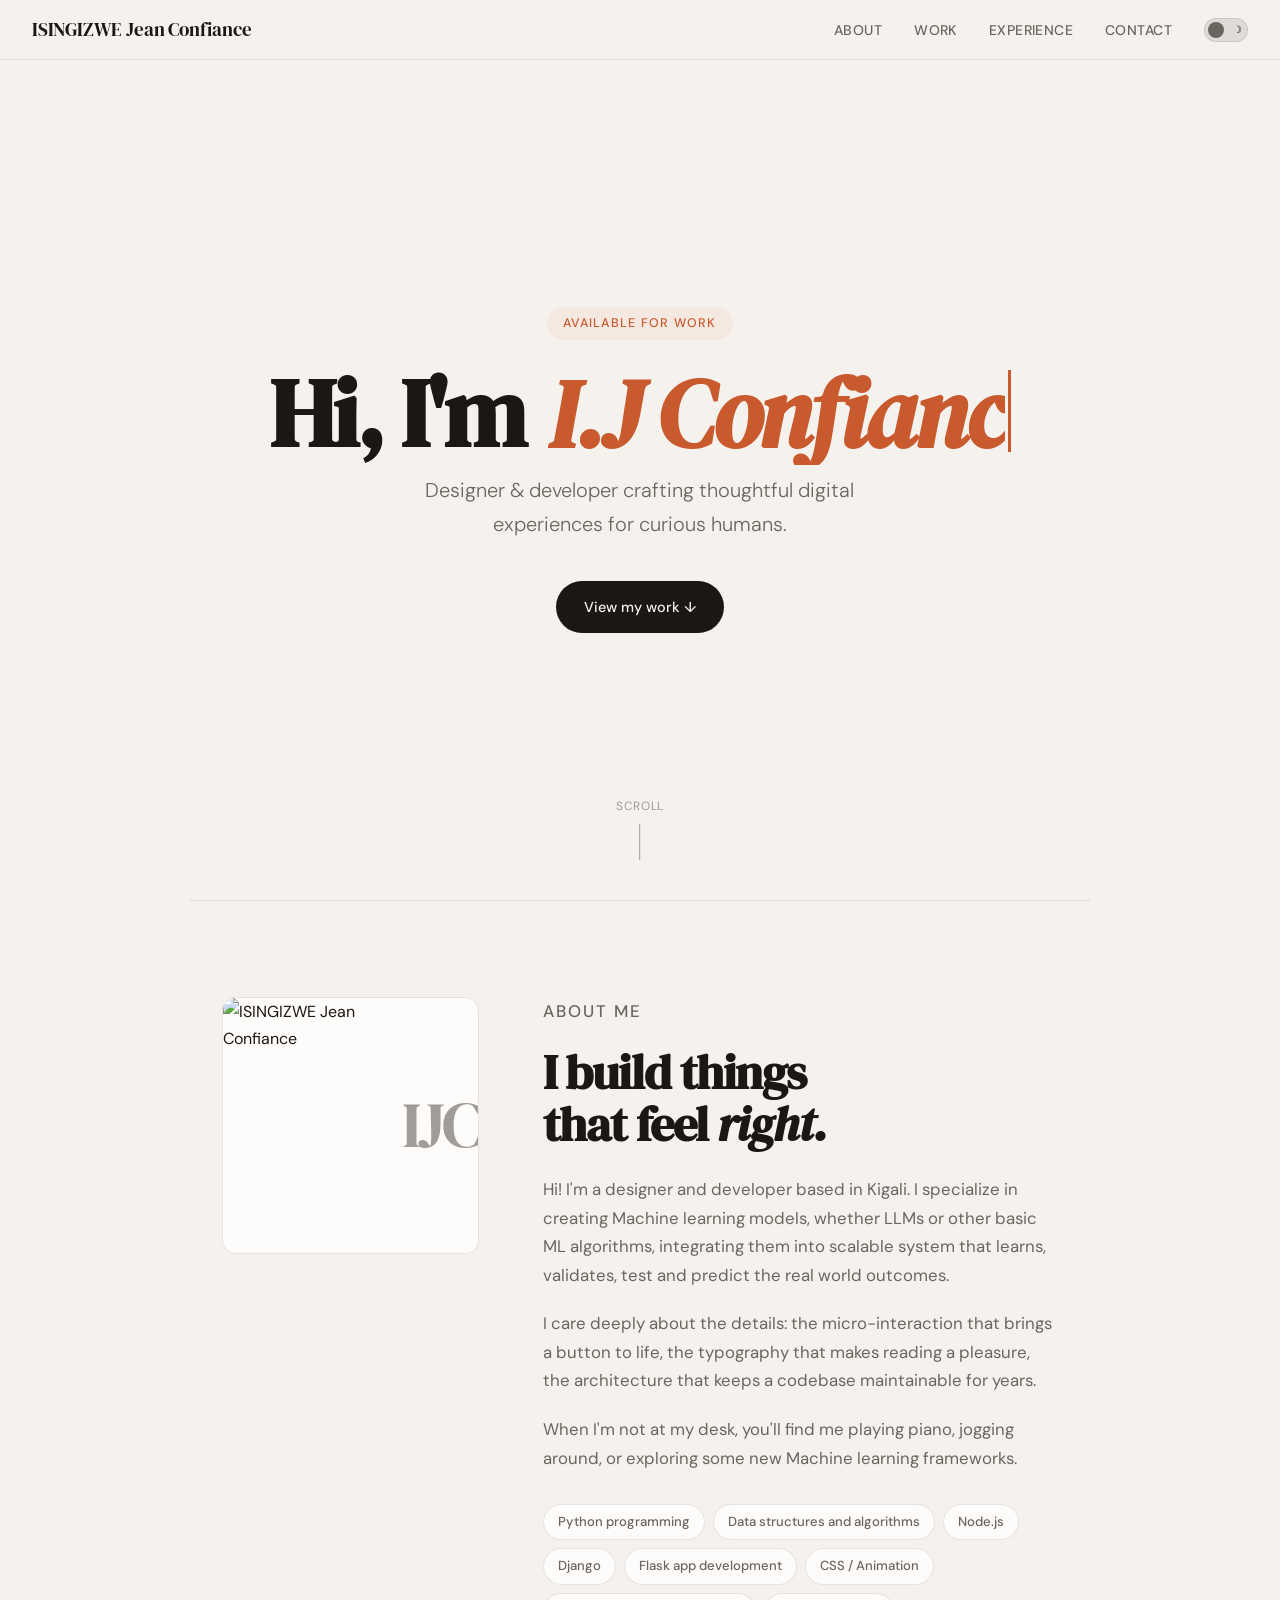
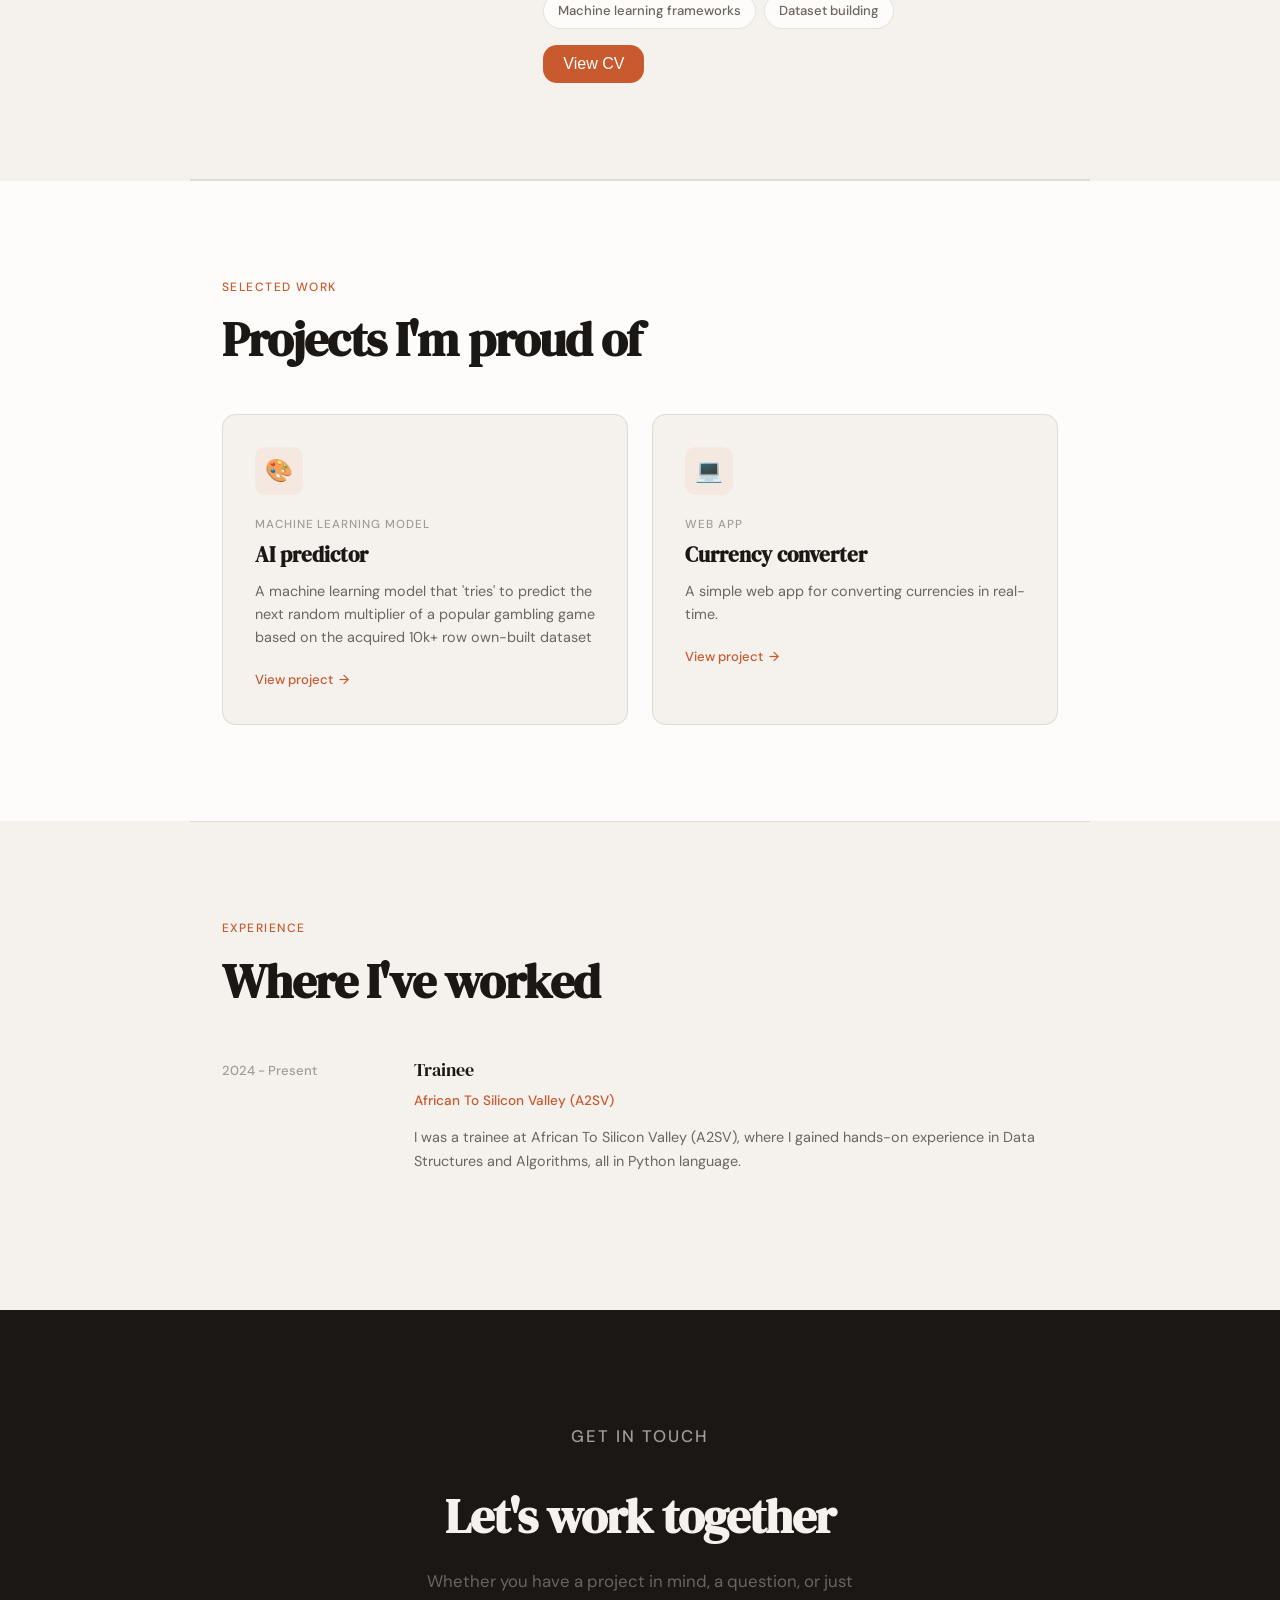
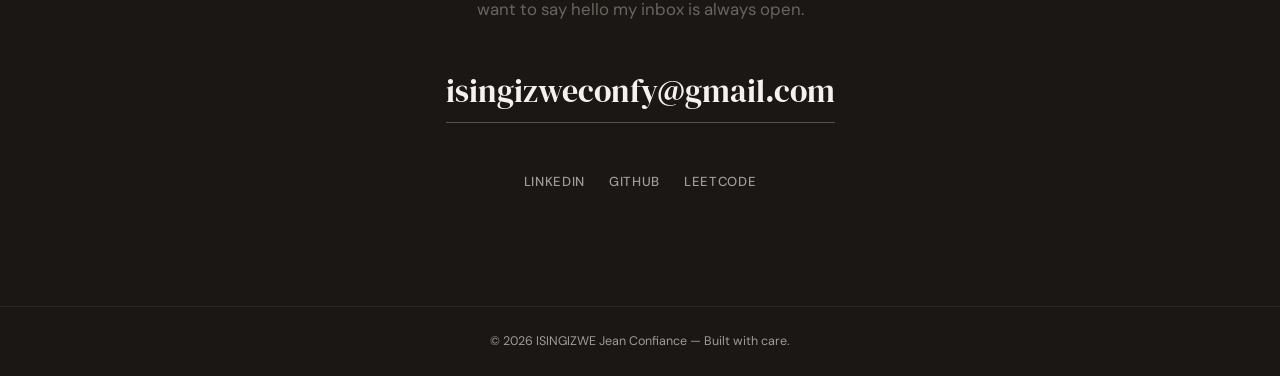
==== index.html @ cd715130 "Added portfolio files" ====
<!DOCTYPE html>
<html lang="en">
<head>
  <meta charset="UTF-8" />
  <meta name="viewport" content="width=device-width, initial-scale=1.0" />
  <title>ISINGIZWE Jean Confiance — Portfolio</title>
  <link rel="preconnect" href="https://fonts.googleapis.com" />
  <link rel="preconnect" href="https://fonts.gstatic.com" crossorigin />
  <link href="https://fonts.googleapis.com/css2?family=DM+Serif+Display:ital@0;1&family=DM+Sans:wght@300;400;500&display=swap" rel="stylesheet" />
  <link rel="stylesheet" href="style.css" />
</head>
<body>

  <!-- ══════════════════════════════════════
       NAV
  ══════════════════════════════════════ -->
  <nav>
    <a class="nav-logo" href="#hero">ISINGIZWE Jean Confiance</a>

    <div class="nav-right">
      <ul class="nav-links">
        <li><a href="#about">About</a></li>
        <li><a href="#work">Work</a></li>
        <li><a href="#experience">Experience</a></li>
        <li><a href="#contact">Contact</a></li>
      </ul>

      <!-- Dark / Light toggle -->
      <button class="theme-toggle" id="theme-toggle" aria-label="Switch theme">
        <span class="toggle-icon sun">☀</span>
        <span class="toggle-icon moon">☽</span>
        <span class="toggle-thumb"></span>
      </button>
    </div>
  </nav>


  <!-- ══════════════════════════════════════
       HERO
  ══════════════════════════════════════ -->
  <section id="hero">
    <div>
      <div class="hero-badge">Available for work</div>

      <!-- Typewriter heading -->
      <h1 class="hero-name">
        <span class="static-word">Hi,&nbsp;I'm</span>
        <span class="typewriter-wrap">
          <span class="typewriter-text" id="typewriter-text"></span>
          <span class="typewriter-cursor" aria-hidden="true"></span>
        </span>
      </h1>

      <p class="hero-tagline">
        Designer &amp; developer crafting thoughtful digital experiences for curious humans.
      </p>
      <a href="#work" class="hero-cta">View my work ↓</a>
    </div>

    <a href="#about" class="hero-scroll">Scroll</a>
  </section>

  <hr class="divider" />


  <!-- ══════════════════════════════════════
       ABOUT
  ══════════════════════════════════════ -->
  <section id="about">
    <div class="about-grid fade-in">
      <div class="about-avatar">
        <div class="avatar-placeholder">
          <img src="Jean Confiance_Photo.jpeg" alt="ISINGIZWE Jean Confiance" style="width:100%;height:100%;object-fit:cover;">
          <span class="avatar-initials">IJC</span>
        </div>
      </div>

      <div class="about-body">
        <p class="section-label">About me</p>
        <h2 class="section-title">I build things<br />that feel <em>right.</em></h2>
        <p>Hi! I'm a designer and developer based in Kigali. I specialize in creating Machine learning models, whether LLMs or other basic ML algorithms, integrating them into scalable system that learns, validates, test and predict the real world outcomes.</p>
        <p>I care deeply about the details: the micro-interaction that brings a button to life, the typography that makes reading a pleasure, the architecture that keeps a codebase maintainable for years.</p>
        <p>When I'm not at my desk, you'll find me playing piano, jogging around, or exploring some new Machine learning frameworks.</p>
        <div class="skills-row">
          <span class="skill-tag">Python programming</span>
          <span class="skill-tag">Data structures and algorithms</span>
          <span class="skill-tag">Node.js</span>
          <span class="skill-tag">Django</span>
          <span class="skill-tag">Flask app development</span>
          <span class="skill-tag">CSS / Animation</span>
          <span class="skill-tag">Machine learning frameworks</span>
          <span class="skill-tag">Dataset building</span>
          
        </div>
        <div class="cv-button-container">
          <button id="cv-button" class="cv-button">View CV</button>
        </div>
      </div>
    </div>
  </section>

  <hr class="divider" />

  <section id="cv" class="cv-section hidden">
    <div class="inner fade-in">
      <p class="section-label">Curriculum Vitae</p>
      <h2 class="section-title">My Professional Background</h2>
      <div class="cv-content">
        <iframe src="Resume.pdf" width="100%" height="600px" style="border: none;"></iframe>
      </div>
    </div>
  </section>

  <hr class="divider" />


  <!-- ══════════════════════════════════════
       WORK
  ══════════════════════════════════════ -->
  <div id="work">
    <div class="inner">
      <p class="section-label fade-in">Selected work</p>
      <h2 class="section-title fade-in">Projects I'm proud of</h2>

      <div class="projects-grid">

        <a class="project-card fade-in" href="https://github.com/Confy-Code/Confy_Aviator_predictor.git" target="_blank">
          <div class="project-icon">🎨</div>
          <p class="project-type">Machine Learning model</p>
          <h3 class="project-name">AI predictor</h3>
          <p class="project-desc">A machine learning model that 'tries' to predict the next random multiplier of a popular gambling game based on the acquired 10k+ row own-built dataset</p>
          <span class="project-link">View project</span>
        </a>

        <a class="project-card fade-in" href="https://confy-currency-converter.onrender.com/" target="_blank">
          <div class="project-icon">💻</div>
          <p class="project-type">Web App</p>
          <h3 class="project-name">Currency converter</h3>
          <p class="project-desc">A simple web app for converting currencies in real-time.</p>
          <span class="project-link">View project</span>
        </a>

      </div>
    </div>
  </div>

  <hr class="divider" />


  <!-- ══════════════════════════════════════
       EXPERIENCE
  ══════════════════════════════════════ -->
  <section id="experience">
    <p class="section-label fade-in">Experience</p>
    <h2 class="section-title fade-in">Where I've worked</h2>

    <div class="timeline fade-in">

      <div class="timeline-item">
        <span class="timeline-date">2024 - Present</span>
        <div>
          <p class="timeline-role">Trainee</p>
          <p class="timeline-company">African To Silicon Valley (A2SV)</p>
          <p class="timeline-detail">I was a trainee at African To Silicon Valley (A2SV), where I gained hands-on experience in Data Structures and Algorithms, all in Python language.</p>
        </div>
      </div>

    </div>
  </section>


  <!-- ══════════════════════════════════════
       CONTACT
  ══════════════════════════════════════ -->
  <div id="contact">
    <div class="inner fade-in">
      <p class="section-label">Get in touch</p>
      <h2 class="section-title">Let's work together</h2>
      <p>Whether you have a project in mind, a question, or just want to say hello my inbox is always open.</p>
      <a class="contact-email" href="mailto:hello@yourname.com">isingizweconfy@gmail.com</a>
      <div class="social-row">
        <a class="social-link" href="https://www.linkedin.com/in/isingizwe-j-confiance-118346249/" target="_blank">LinkedIn</a>
        <a class="social-link" href="https://github.com/Confy-Code" target="_blank">GitHub</a>
        <a class="social-link" href="https://leetcode.com/u/Confy-Code/" target="_blank">LeetCode</a>
      </div>
    </div>
  </div>


  <!-- ══════════════════════════════════════
       FOOTER
  ══════════════════════════════════════ -->
  <footer>
    © 2026 ISINGIZWE Jean Confiance — Built with care.
  </footer>

  <script src="main.js"></script>
</body>
</html>
---- style.css ----
/* =============================================
   PORTFOLIO — style.css
   ============================================= */

*, *::before, *::after { box-sizing: border-box; margin: 0; padding: 0; }

/* ── LIGHT THEME (default) ── */
:root {
  --bg:           #F5F2EE;
  --surface:      #FDFCFA;
  --ink:          #1A1714;
  --ink-muted:    #6B6560;
  --ink-faint:    #A09C97;
  --accent:       #C85A2E;
  --accent-light: #F5E8E0;
  --border:       rgba(26,23,20,0.10);
  --nav-bg:       rgba(245,242,238,0.88);
  --serif:        'DM Serif Display', Georgia, serif;
  --sans:         'DM Sans', system-ui, sans-serif;
  --radius:       14px;
  --max:          900px;
  --transition:   background 0.3s ease, color 0.3s ease, border-color 0.3s ease;
}

/* ── DARK THEME ── */
[data-theme="dark"] {
  --bg:           #141210;
  --surface:      #1C1917;
  --ink:          #F0EDE8;
  --ink-muted:    #A09C97;
  --ink-faint:    #6B6560;
  --accent:       #E07040;
  --accent-light: #2A1A10;
  --border:       rgba(240,237,232,0.10);
  --nav-bg:       rgba(20,18,16,0.88);
}

html { scroll-behavior: smooth; }

body {
  font-family: var(--sans);
  background: var(--bg);
  color: var(--ink);
  font-size: 16px;
  line-height: 1.7;
  font-weight: 400;
  transition: var(--transition);
}

/* =============================================
   NAV
   ============================================= */
nav {
  position: fixed; top: 0; left: 0; right: 0; z-index: 100;
  background: var(--nav-bg);
  backdrop-filter: blur(12px);
  border-bottom: 1px solid var(--border);
  display: flex; align-items: center; justify-content: space-between;
  padding: 0 2rem; height: 60px;
  transition: var(--transition);
}

.nav-logo {
  font-family: var(--serif);
  font-size: 1.2rem;
  color: var(--ink);
  text-decoration: none;
  letter-spacing: -0.01em;
  transition: color 0.2s;
}

.nav-right {
  display: flex; align-items: center; gap: 2rem;
}

.nav-links { display: flex; gap: 2rem; list-style: none; }

.nav-links a {
  font-size: 0.875rem;
  font-weight: 500;
  color: var(--ink-muted);
  text-decoration: none;
  letter-spacing: 0.03em;
  text-transform: uppercase;
  transition: color 0.2s;
}
.nav-links a:hover { color: var(--accent); }

/* ── THEME TOGGLE BUTTON ── */
.theme-toggle {
  width: 44px; height: 24px;
  background: var(--border);
  border: 1px solid var(--border);
  border-radius: 100px;
  cursor: pointer;
  position: relative;
  transition: background 0.3s;
  flex-shrink: 0;
  padding: 0;
  outline: none;
}
.theme-toggle:focus-visible {
  box-shadow: 0 0 0 3px var(--accent);
}
.theme-toggle .toggle-thumb {
  position: absolute;
  top: 3px; left: 3px;
  width: 16px; height: 16px;
  border-radius: 50%;
  background: var(--ink-muted);
  transition: transform 0.3s cubic-bezier(0.34,1.56,0.64,1), background 0.3s;
}
[data-theme="dark"] .theme-toggle .toggle-thumb {
  transform: translateX(20px);
  background: var(--accent);
}
.theme-toggle .toggle-icon {
  position: absolute;
  top: 50%; font-size: 10px;
  line-height: 1;
  transform: translateY(-50%);
  user-select: none;
  pointer-events: none;
}
.toggle-icon.sun  { left:  5px; }
.toggle-icon.moon { right: 5px; }

/* =============================================
   HERO
   ============================================= */
#hero {
  min-height: 100vh;
  display: flex; align-items: center; justify-content: center;
  text-align: center;
  padding: 120px 2rem 80px;
  position: relative;
  overflow: hidden;
}

.hero-badge {
  display: inline-block;
  font-size: 0.78rem; font-weight: 500;
  letter-spacing: 0.1em; text-transform: uppercase;
  color: var(--accent);
  background: var(--accent-light);
  padding: 6px 16px; border-radius: 100px;
  margin-bottom: 1.5rem;
  transition: var(--transition);
}

/* ── TYPEWRITER NAME ── */
.hero-name {
  font-family: var(--serif);
  font-size: clamp(3rem, 8vw, 6rem);
  line-height: 1.05;
  letter-spacing: -0.03em;
  color: var(--ink);
  margin-bottom: 0.5rem;
  display: flex;
  align-items: baseline;
  justify-content: center;
  flex-wrap: wrap;
  gap: 0.25em;
}

.hero-name .static-word {
  display: inline-block;
}

.typewriter-wrap {
  display: inline-flex;
  align-items: baseline;
  position: relative;
}

.typewriter-text {
  font-style: italic;
  color: var(--accent);
  white-space: nowrap;
  overflow: hidden;
  display: inline-block;
}

/* blinking cursor */
.typewriter-cursor {
  display: inline-block;
  width: 3px;
  height: 0.85em;
  background: var(--accent);
  margin-left: 3px;
  vertical-align: baseline;
  position: relative;
  top: 0.05em;
  animation: blink 0.75s step-end infinite;
  flex-shrink: 0;
}

@keyframes blink {
  0%, 100% { opacity: 1; }
  50%       { opacity: 0; }
}

.hero-tagline {
  font-size: clamp(1rem, 2.5vw, 1.25rem);
  color: var(--ink-muted);
  max-width: 480px;
  margin: 0 auto 2.5rem;
  font-weight: 300;
}

.hero-cta {
  display: inline-flex; align-items: center; gap: 10px;
  background: var(--ink); color: var(--bg);
  text-decoration: none;
  font-size: 0.9rem; font-weight: 500;
  padding: 14px 28px; border-radius: 100px;
  transition: background 0.2s, transform 0.15s, color 0.2s;
}
.hero-cta:hover { background: var(--accent); transform: translateY(-2px); color: #fff; }

.hero-scroll {
  position: absolute; bottom: 2.5rem; left: 50%; transform: translateX(-50%);
  display: flex; flex-direction: column; align-items: center; gap: 8px;
  font-size: 0.75rem; color: var(--ink-faint); letter-spacing: 0.05em;
  text-transform: uppercase; text-decoration: none;
  animation: bob 2.5s ease-in-out infinite;
}
.hero-scroll::after {
  content: ''; display: block;
  width: 1px; height: 36px;
  background: var(--ink-faint);
}
@keyframes bob {
  0%,100% { transform: translateX(-50%) translateY(0);   }
  50%     { transform: translateX(-50%) translateY(6px);  }
}

/* =============================================
   SHARED SECTION STYLES
   ============================================= */
section { max-width: var(--max); margin: 0 auto; padding: 6rem 2rem; }

.section-label {
  font-size: 0.75rem; font-weight: 500;
  letter-spacing: 0.12em; text-transform: uppercase;
  color: var(--accent);
  margin-bottom: 1rem;
}

.section-title {
  font-family: var(--serif);
  font-size: clamp(2rem, 4vw, 3rem);
  line-height: 1.1; letter-spacing: -0.02em;
  color: var(--ink);
  margin-bottom: 1.5rem;
}

.divider {
  border: none;
  border-top: 1px solid var(--border);
  max-width: var(--max); margin: 0 auto;
}

/* =============================================
   ABOUT
   ============================================= */
#about .about-grid {
  display: grid;
  grid-template-columns: 1fr 2fr;
  gap: 4rem; align-items: start;
}

.about-avatar {
  aspect-ratio: 1;
  background: var(--surface);
  border-radius: var(--radius);
  border: 1px solid var(--border);
  overflow: hidden;
  display: flex; align-items: center; justify-content: center;
  transition: var(--transition);
}

.avatar-placeholder {
  width: 100%; height: 100%;
  background: var(--surface);
  display: flex; align-items: center; justify-content: center;
  min-height: 240px;
}

.avatar-initials {
  font-family: var(--serif);
  font-size: 4rem; color: var(--ink-faint);
  letter-spacing: -0.04em;
}

.about-body p { color: var(--ink-muted); margin-bottom: 1.25rem; font-size: 1.05rem; }
.about-body p:last-child { margin-bottom: 0; }

.skills-row {
  display: flex; flex-wrap: wrap; gap: 8px; margin-top: 2rem;
}

.skill-tag {
  font-size: 0.82rem; font-weight: 500;
  background: var(--surface);
  border: 1px solid var(--border);
  padding: 6px 14px; border-radius: 100px;
  color: var(--ink-muted);
  transition: var(--transition);
}

/* =============================================
   WORK
   ============================================= */
#work {
  background: var(--surface);
  max-width: 100%; padding: 6rem 0;
  transition: var(--transition);
}
#work .inner { max-width: var(--max); margin: 0 auto; padding: 0 2rem; }

.projects-grid {
  display: grid;
  grid-template-columns: repeat(auto-fit, minmax(260px, 1fr));
  gap: 1.5rem;
  margin-top: 3rem;
}

.project-card {
  background: var(--bg);
  border-radius: var(--radius);
  border: 1px solid var(--border);
  padding: 2rem;
  transition: transform 0.2s, box-shadow 0.2s, background 0.3s, border-color 0.3s;
  cursor: pointer;
  text-decoration: none; color: inherit; display: block;
}
.project-card:hover {
  transform: translateY(-4px);
  box-shadow: 0 12px 32px rgba(0,0,0,0.12);
}

.project-icon {
  width: 48px; height: 48px;
  background: var(--accent-light);
  border-radius: 10px;
  display: flex; align-items: center; justify-content: center;
  font-size: 1.4rem; margin-bottom: 1.25rem;
  transition: var(--transition);
}

.project-type {
  font-size: 0.73rem; font-weight: 500;
  letter-spacing: 0.08em; text-transform: uppercase;
  color: var(--ink-faint); margin-bottom: 0.5rem;
}

.project-name {
  font-family: var(--serif);
  font-size: 1.3rem; color: var(--ink);
  margin-bottom: 0.75rem; line-height: 1.2;
}

.project-desc { font-size: 0.9rem; color: var(--ink-muted); line-height: 1.6; }

.project-link {
  display: inline-flex; align-items: center; gap: 6px;
  margin-top: 1.25rem;
  font-size: 0.82rem; font-weight: 500;
  color: var(--accent); text-decoration: none;
}
.project-link::after { content: '→'; transition: transform 0.15s; }
.project-link:hover::after { transform: translateX(4px); }

/* =============================================
   EXPERIENCE
   ============================================= */
#experience .timeline { margin-top: 3rem; }

.timeline-item {
  display: grid;
  grid-template-columns: 160px 1fr;
  gap: 2rem;
  padding-bottom: 2.5rem;
  position: relative;
}

.timeline-item:not(:last-child)::after {
  content: '';
  position: absolute; left: 159px; top: 0; bottom: 0;
  width: 1px; background: var(--border);
  transition: background 0.3s;
}

.timeline-date {
  font-size: 0.82rem; color: var(--ink-faint);
  padding-top: 4px; font-weight: 500;
}

.timeline-role {
  font-family: var(--serif);
  font-size: 1.1rem; margin-bottom: 0.25rem;
  color: var(--ink);
}

.timeline-company {
  font-size: 0.85rem; color: var(--accent);
  font-weight: 500; margin-bottom: 0.75rem;
}

.timeline-detail { font-size: 0.9rem; color: var(--ink-muted); }

/* =============================================
   CONTACT
   ============================================= */
#contact {
  text-align: center;
  background: var(--ink);
  color: var(--bg);
  max-width: 100%; padding: 7rem 2rem;
  transition: var(--transition);
}
#contact .inner { max-width: var(--max); margin: 0 auto; }
#contact .section-label { color: var(--ink-faint); }
#contact .section-title { color: var(--bg); }
#contact p { color: var(--ink-muted); font-size: 1.05rem; max-width: 440px; margin: 0 auto 2.5rem; }

.contact-email {
  display: inline-block;
  font-family: var(--serif);
  font-size: clamp(1.4rem, 3vw, 2rem);
  color: var(--bg); text-decoration: none;
  border-bottom: 1.5px solid rgba(255,255,255,0.25);
  padding-bottom: 4px;
  margin-bottom: 3rem;
  transition: border-color 0.2s, color 0.2s;
}
.contact-email:hover { border-color: var(--accent); color: #f5c4a8; }

.social-row {
  display: flex; justify-content: center; gap: 1.5rem; flex-wrap: wrap;
}

.social-link {
  font-size: 0.82rem; font-weight: 500;
  letter-spacing: 0.05em; text-transform: uppercase;
  color: var(--ink-faint); text-decoration: none;
  transition: color 0.2s;
}
.social-link:hover { color: var(--bg); }

/* =============================================
   FOOTER
   ============================================= */
footer {
  background: var(--ink);
  text-align: center;
  padding: 1.5rem;
  border-top: 1px solid rgba(255,255,255,0.07);
  font-size: 0.78rem; color: var(--ink-faint);
  transition: var(--transition);
}

/* =============================================
   SCROLL FADE-IN
   ============================================= */
.fade-in {
  opacity: 0;
  transform: translateY(18px);
  transition: opacity 0.5s ease, transform 0.5s ease;
}
.fade-in.visible {
  opacity: 1;
  transform: translateY(0);
}

/* =============================================
   RESPONSIVE
   ============================================= */
@media (max-width: 680px) {
  nav { padding: 0 1.25rem; }
  .nav-links { gap: 1.25rem; }
  .nav-right { gap: 1.25rem; }

  #about .about-grid { grid-template-columns: 1fr; }

  .timeline-item { grid-template-columns: 1fr; gap: 0.25rem; }
  .timeline-item:not(:last-child)::after { display: none; }
  .timeline-date { font-size: 0.78rem; }
}

/* =============================================
   CV STYLES
   ============================================= */
.hidden {
  display: none;
}

.cv-button {
  background: var(--accent);
  color: white;
  border: none;
  padding: 10px 20px;
  border-radius: var(--radius);
  cursor: pointer;
  font-size: 16px;
  transition: var(--transition);
  margin-top: 1rem;
}

.cv-button:hover {
  background: var(--accent-light);
  color: var(--ink);
}

.cv-section {
  padding: 4rem 0;
}

.cv-content {
  margin-top: 2rem;
}
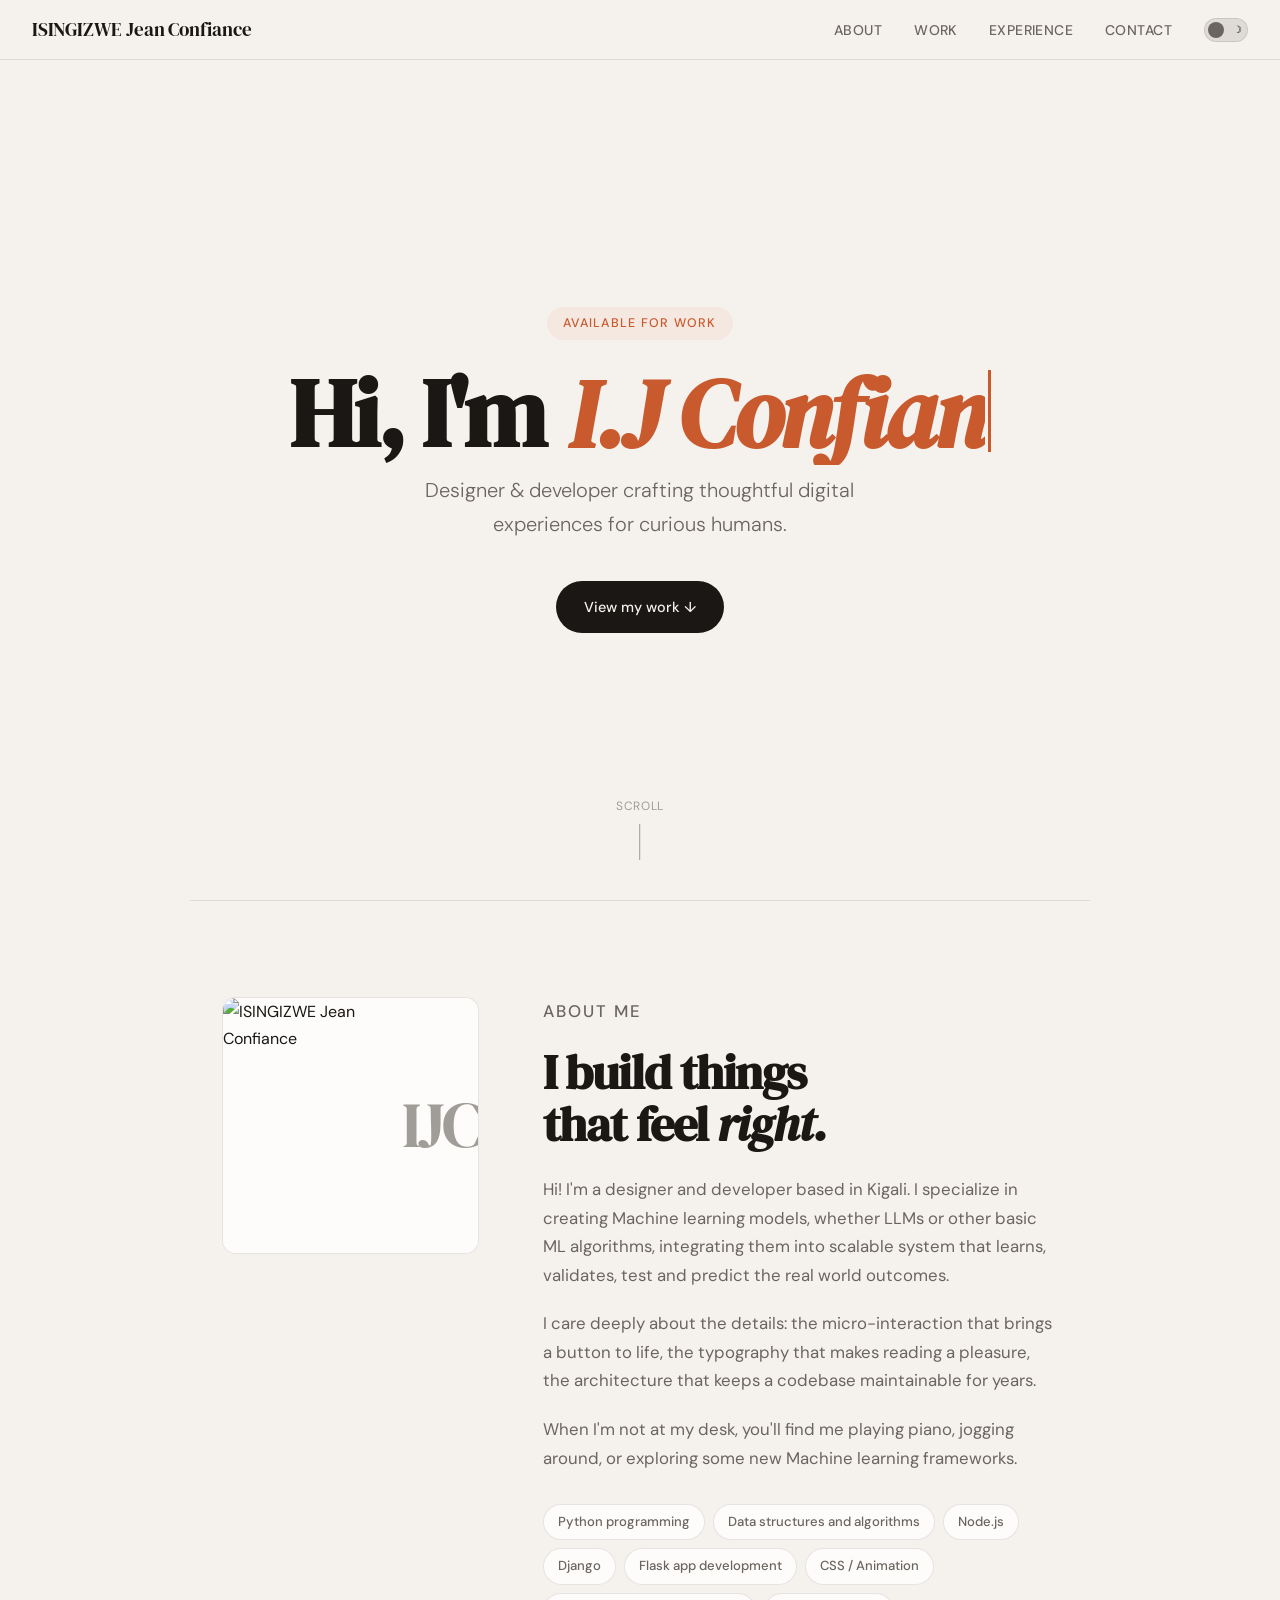
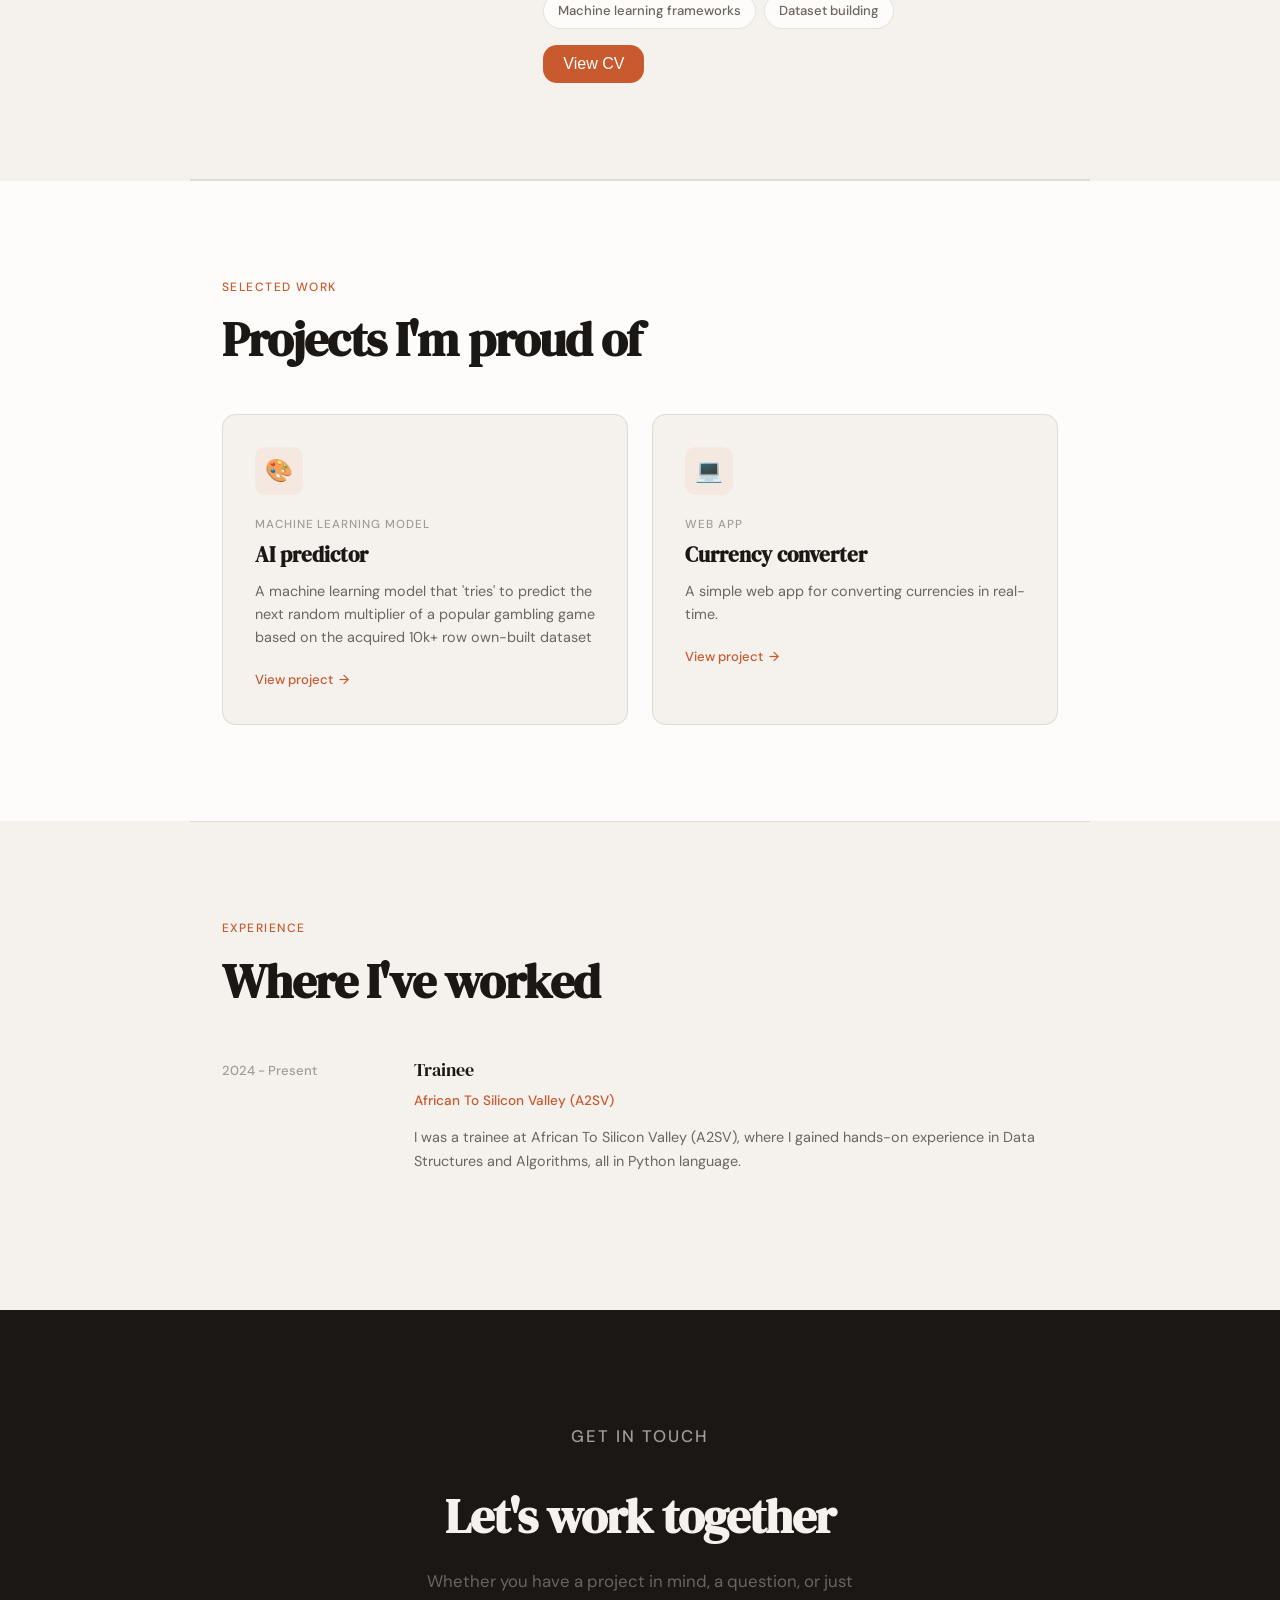
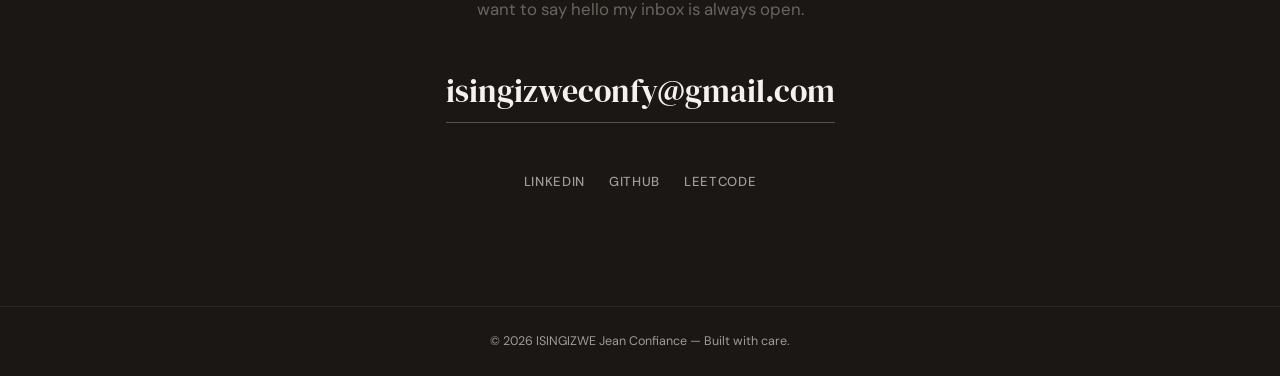
==== commit c0cb1479: "Added soe simple python files" ====
--- a/index.html
+++ b/index.html
@@ -3,7 +3,7 @@
 <head>
   <meta charset="UTF-8" />
   <meta name="viewport" content="width=device-width, initial-scale=1.0" />
-  <title>ISINGIZWE Jean Confiance — Portfolio</title>
+  <title>ISINGIZWE Jean Confiance</title>
   <link rel="preconnect" href="https://fonts.googleapis.com" />
   <link rel="preconnect" href="https://fonts.gstatic.com" crossorigin />
   <link href="https://fonts.googleapis.com/css2?family=DM+Serif+Display:ital@0;1&family=DM+Sans:wght@300;400;500&display=swap" rel="stylesheet" />
